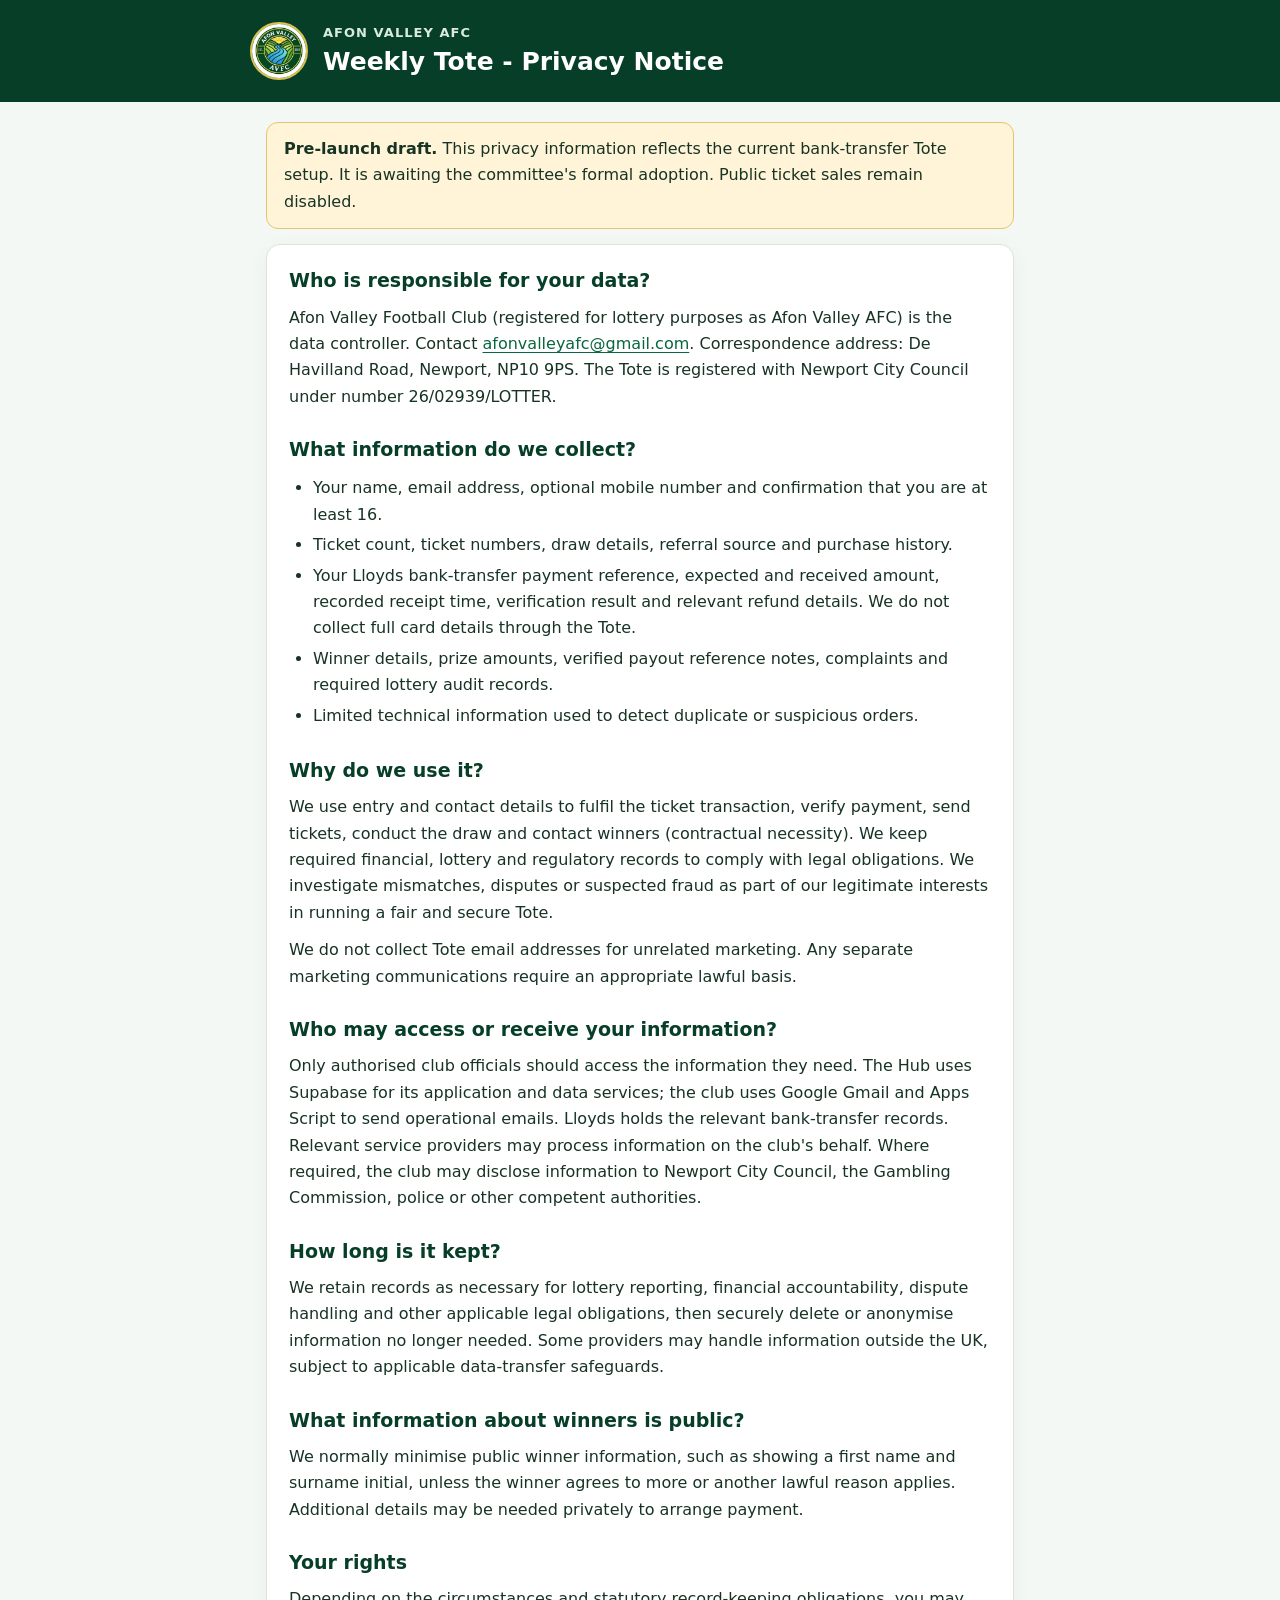
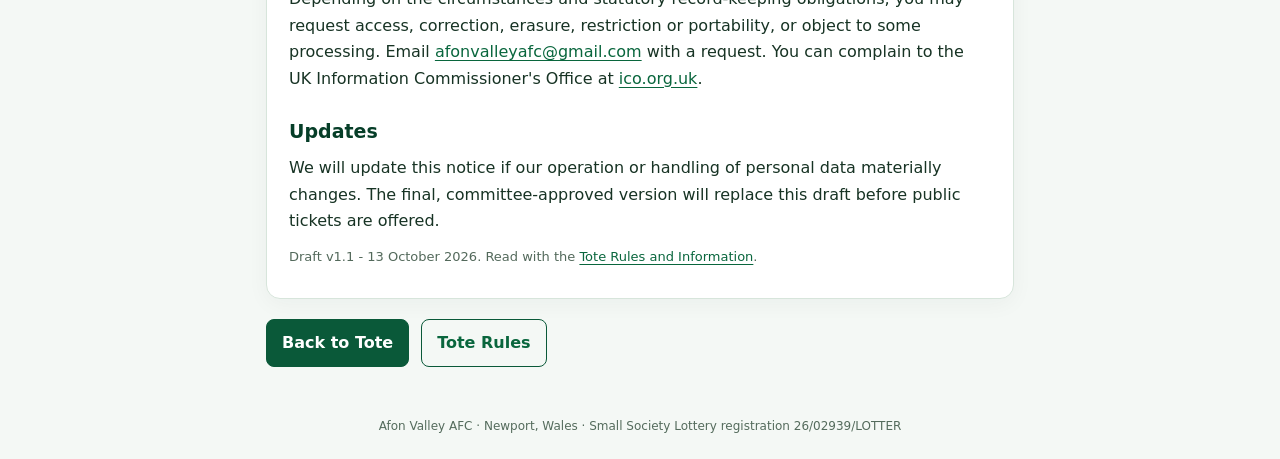
==== tote-privacy.html @ d747e383 "Prepare public pre-launch Tote privacy notice reflecting bank transfer and registered lottery" ====
<!doctype html>
<html lang="en-GB"><head>
<meta charset="utf-8"><meta name="viewport" content="width=device-width,initial-scale=1">
<meta name="theme-color" content="#063e28">
<meta name="description" content="Privacy information for the Afon Valley AFC weekly Tote lottery.">
<title>Tote Privacy Notice | Afon Valley AFC</title>
<style>
:root{font-family:system-ui,-apple-system,BlinkMacSystemFont,"Segoe UI",sans-serif;color:#173324;background:#f4f8f5}
*{box-sizing:border-box}body{margin:0;line-height:1.65}
header{background:#063e28;color:white;padding:22px 18px}
.head{max-width:780px;margin:auto;display:flex;align-items:center;gap:15px}
.logo{width:58px;height:58px;border:2px solid #d9c24d;border-radius:50%;object-fit:cover}
.brand{font-size:13px;font-weight:700;color:#d9ebdc;letter-spacing:.08em}
header h1{font-size:25px;line-height:1.2;margin:3px 0}
main{max-width:780px;margin:20px auto 50px;padding:0 16px}
.notice{background:#fff4d8;border:1px solid #dfc474;border-radius:12px;padding:13px 17px;margin-bottom:15px}
article{background:white;border:1px solid #d7e5db;border-radius:14px;padding:20px 22px;box-shadow:0 5px 22px #1535240b}
h2{font-size:19px;color:#063e28;margin:24px 0 8px}h2:first-child{margin-top:0}
p{margin:7px 0 11px}ul{padding-left:24px;margin:7px 0 14px}li{padding:2px 0}
a{color:#09663d;text-underline-offset:3px}a:focus-visible{outline:3px solid #e9c845;outline-offset:4px}
.small{font-size:13px;color:#53695b}
.bottom{display:flex;flex-wrap:wrap;gap:12px;margin:20px 0}
.btn{display:inline-block;padding:10px 15px;border-radius:8px;border:1px solid #0a5939;font-weight:700;text-decoration:none}.btn.primary{background:#0a5939;color:white}
footer{text-align:center;font-size:12px;color:#546b5c;padding-bottom:22px}
@media(max-width:480px){header h1{font-size:21px}.logo{width:48px;height:48px}article{padding:17px 16px}}
@media print{.bottom{display:none}body{background:white}article{box-shadow:none}}
</style></head><body>
<header><div class="head"><img class="logo" src="./avfc-logo.jpg" alt="Afon Valley FC crest"><div><div class="brand">AFON VALLEY AFC</div><h1>Weekly Tote - Privacy Notice</h1></div></div></header>
<main>
<div class="notice"><strong>Pre-launch draft.</strong> This privacy information reflects the current bank-transfer Tote setup. It is awaiting the committee's formal adoption. Public ticket sales remain disabled.</div>
<article>
<h2>Who is responsible for your data?</h2>
<p>Afon Valley Football Club (registered for lottery purposes as Afon Valley AFC) is the data controller. Contact <a href="mailto:afonvalleyafc@gmail.com">afonvalleyafc@gmail.com</a>. Correspondence address: De Havilland Road, Newport, NP10 9PS. The Tote is registered with Newport City Council under number 26/02939/LOTTER.</p>
<h2>What information do we collect?</h2>
<ul>
<li>Your name, email address, optional mobile number and confirmation that you are at least 16.</li>
<li>Ticket count, ticket numbers, draw details, referral source and purchase history.</li>
<li>Your Lloyds bank-transfer payment reference, expected and received amount, recorded receipt time, verification result and relevant refund details. We do not collect full card details through the Tote.</li>
<li>Winner details, prize amounts, verified payout reference notes, complaints and required lottery audit records.</li>
<li>Limited technical information used to detect duplicate or suspicious orders.</li>
</ul>
<h2>Why do we use it?</h2>
<p>We use entry and contact details to fulfil the ticket transaction, verify payment, send tickets, conduct the draw and contact winners (contractual necessity). We keep required financial, lottery and regulatory records to comply with legal obligations. We investigate mismatches, disputes or suspected fraud as part of our legitimate interests in running a fair and secure Tote.</p>
<p>We do not collect Tote email addresses for unrelated marketing. Any separate marketing communications require an appropriate lawful basis.</p>
<h2>Who may access or receive your information?</h2>
<p>Only authorised club officials should access the information they need. The Hub uses Supabase for its application and data services; the club uses Google Gmail and Apps Script to send operational emails. Lloyds holds the relevant bank-transfer records. Relevant service providers may process information on the club's behalf. Where required, the club may disclose information to Newport City Council, the Gambling Commission, police or other competent authorities.</p>
<h2>How long is it kept?</h2>
<p>We retain records as necessary for lottery reporting, financial accountability, dispute handling and other applicable legal obligations, then securely delete or anonymise information no longer needed. Some providers may handle information outside the UK, subject to applicable data-transfer safeguards.</p>
<h2>What information about winners is public?</h2>
<p>We normally minimise public winner information, such as showing a first name and surname initial, unless the winner agrees to more or another lawful reason applies. Additional details may be needed privately to arrange payment.</p>
<h2>Your rights</h2>
<p>Depending on the circumstances and statutory record-keeping obligations, you may request access, correction, erasure, restriction or portability, or object to some processing. Email <a href="mailto:afonvalleyafc@gmail.com">afonvalleyafc@gmail.com</a> with a request. You can complain to the UK Information Commissioner's Office at <a href="https://ico.org.uk/" target="_blank" rel="noopener noreferrer">ico.org.uk</a>.</p>
<h2>Updates</h2>
<p>We will update this notice if our operation or handling of personal data materially changes. The final, committee-approved version will replace this draft before public tickets are offered.</p>
<p class="small">Draft v1.1 - 13 October 2026. Read with the <a href="./tote-rules.html">Tote Rules and Information</a>.</p>
</article>
<div class="bottom"><a class="btn primary" href="./?tote=club">Back to Tote</a><a class="btn" href="./tote-rules.html">Tote Rules</a></div></main>
<footer>Afon Valley AFC · Newport, Wales · Small Society Lottery registration 26/02939/LOTTER</footer>
</body></html>
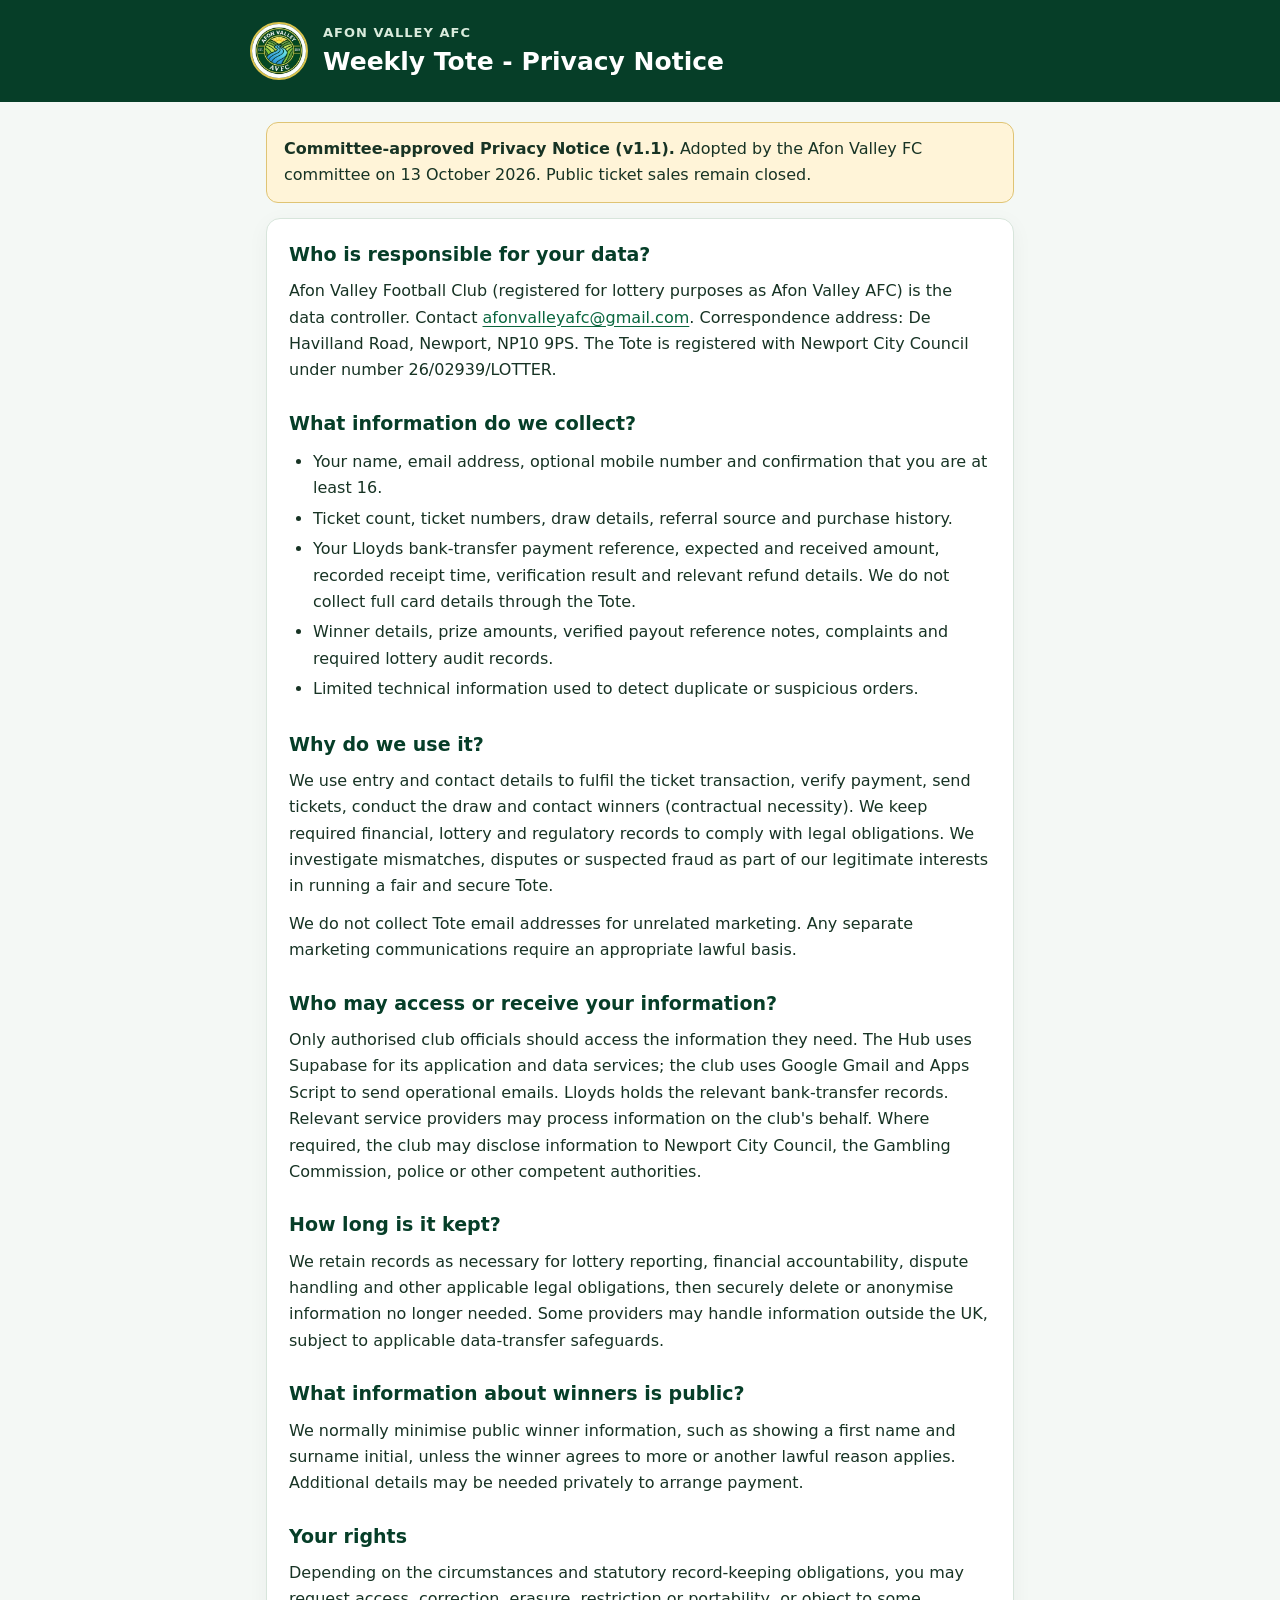
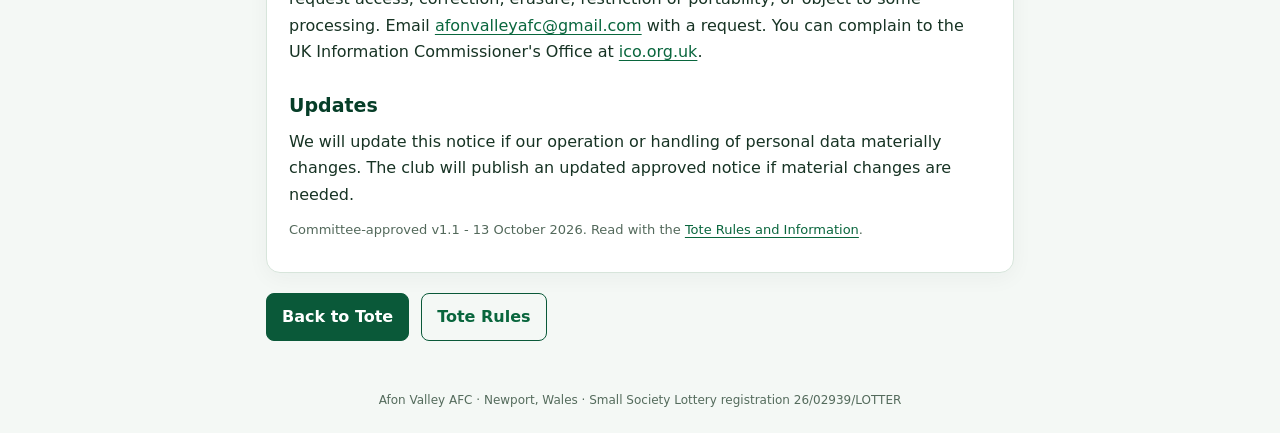
==== commit 9d4ee50d: "Publish committee-approved Tote privacy notice v1.1" ====
--- a/tote-privacy.html
+++ b/tote-privacy.html
@@ -27,7 +27,7 @@
 </style></head><body>
 <header><div class="head"><img class="logo" src="./avfc-logo.jpg" alt="Afon Valley FC crest"><div><div class="brand">AFON VALLEY AFC</div><h1>Weekly Tote - Privacy Notice</h1></div></div></header>
 <main>
-<div class="notice"><strong>Pre-launch draft.</strong> This privacy information reflects the current bank-transfer Tote setup. It is awaiting the committee's formal adoption. Public ticket sales remain disabled.</div>
+<div class="notice"><strong>Committee-approved Privacy Notice (v1.1).</strong> Adopted by the Afon Valley FC committee on 13 October 2026. Public ticket sales remain closed.</div>
 <article>
 <h2>Who is responsible for your data?</h2>
 <p>Afon Valley Football Club (registered for lottery purposes as Afon Valley AFC) is the data controller. Contact <a href="mailto:afonvalleyafc@gmail.com">afonvalleyafc@gmail.com</a>. Correspondence address: De Havilland Road, Newport, NP10 9PS. The Tote is registered with Newport City Council under number 26/02939/LOTTER.</p>
@@ -51,8 +51,8 @@
 <h2>Your rights</h2>
 <p>Depending on the circumstances and statutory record-keeping obligations, you may request access, correction, erasure, restriction or portability, or object to some processing. Email <a href="mailto:afonvalleyafc@gmail.com">afonvalleyafc@gmail.com</a> with a request. You can complain to the UK Information Commissioner's Office at <a href="https://ico.org.uk/" target="_blank" rel="noopener noreferrer">ico.org.uk</a>.</p>
 <h2>Updates</h2>
-<p>We will update this notice if our operation or handling of personal data materially changes. The final, committee-approved version will replace this draft before public tickets are offered.</p>
-<p class="small">Draft v1.1 - 13 October 2026. Read with the <a href="./tote-rules.html">Tote Rules and Information</a>.</p>
+<p>We will update this notice if our operation or handling of personal data materially changes. The club will publish an updated approved notice if material changes are needed.</p>
+<p class="small">Committee-approved v1.1 - 13 October 2026. Read with the <a href="./tote-rules.html">Tote Rules and Information</a>.</p>
 </article>
 <div class="bottom"><a class="btn primary" href="./?tote=club">Back to Tote</a><a class="btn" href="./tote-rules.html">Tote Rules</a></div></main>
 <footer>Afon Valley AFC · Newport, Wales · Small Society Lottery registration 26/02939/LOTTER</footer>
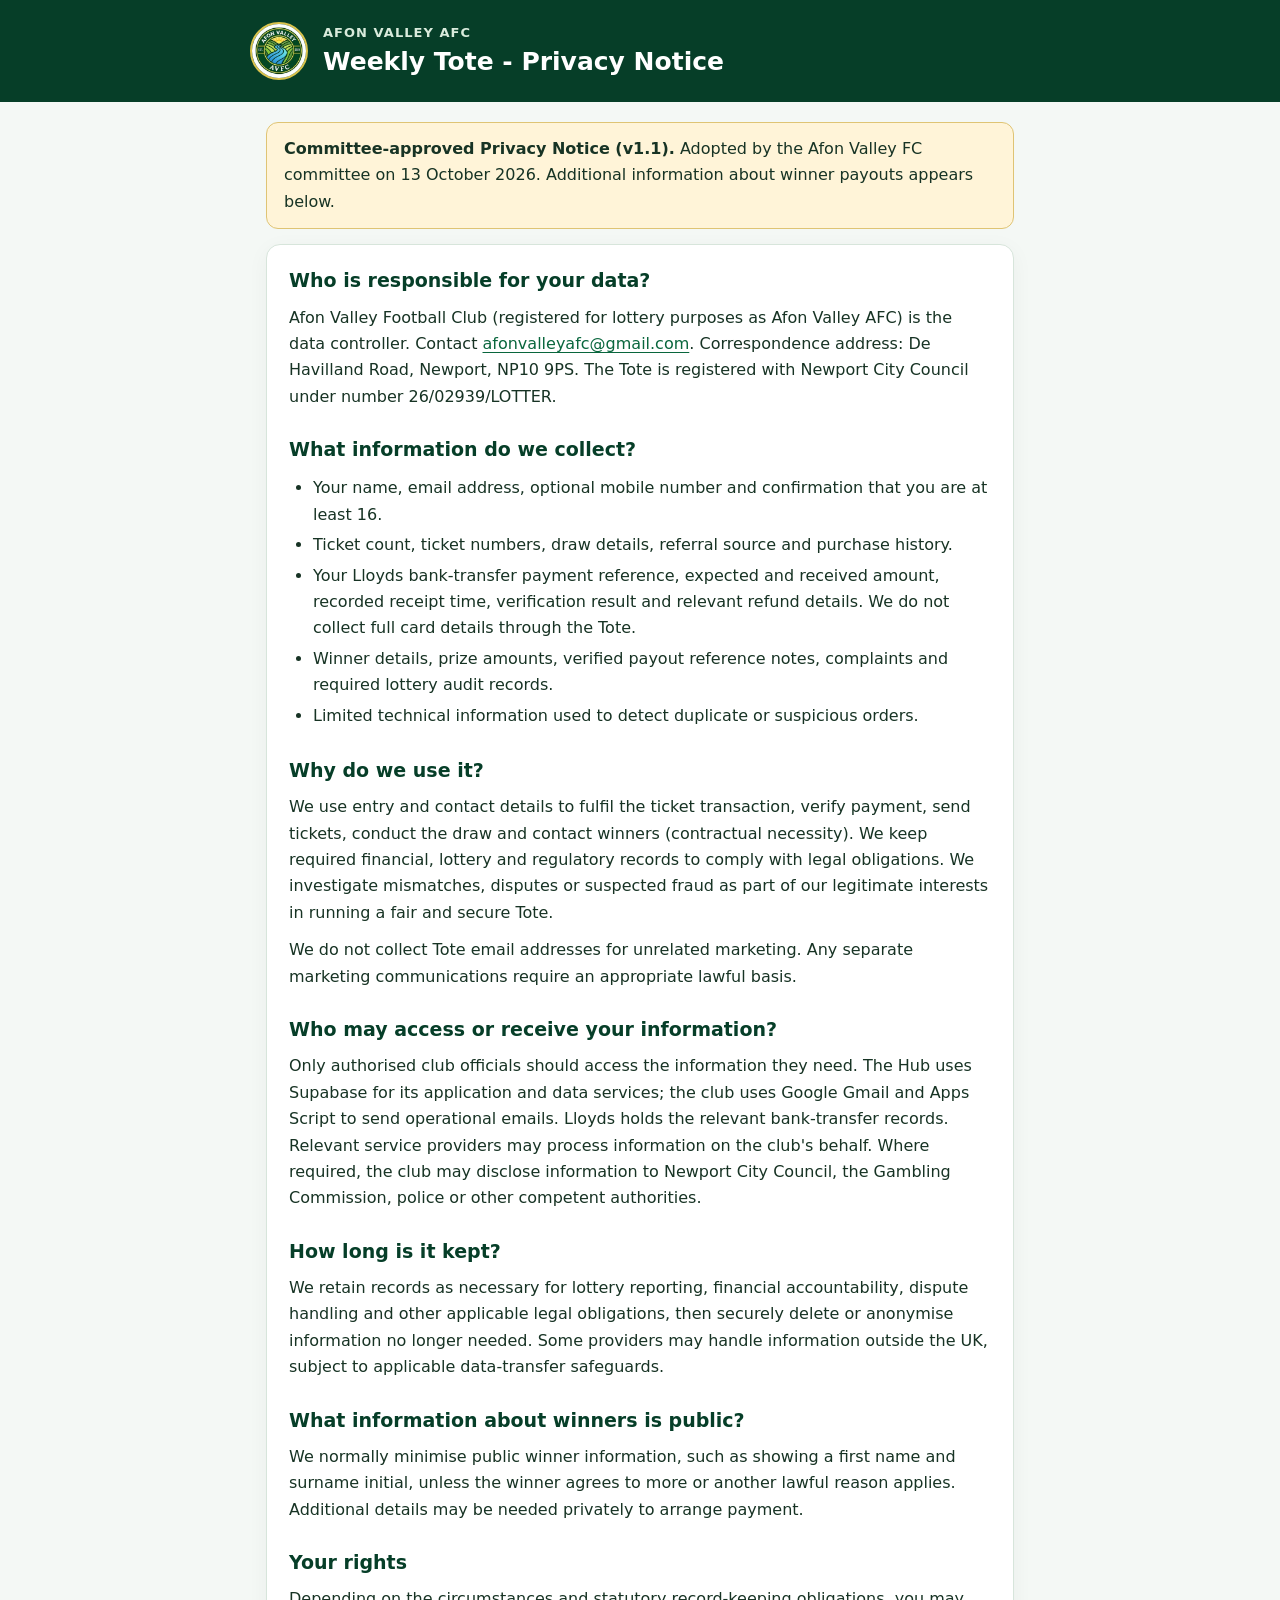
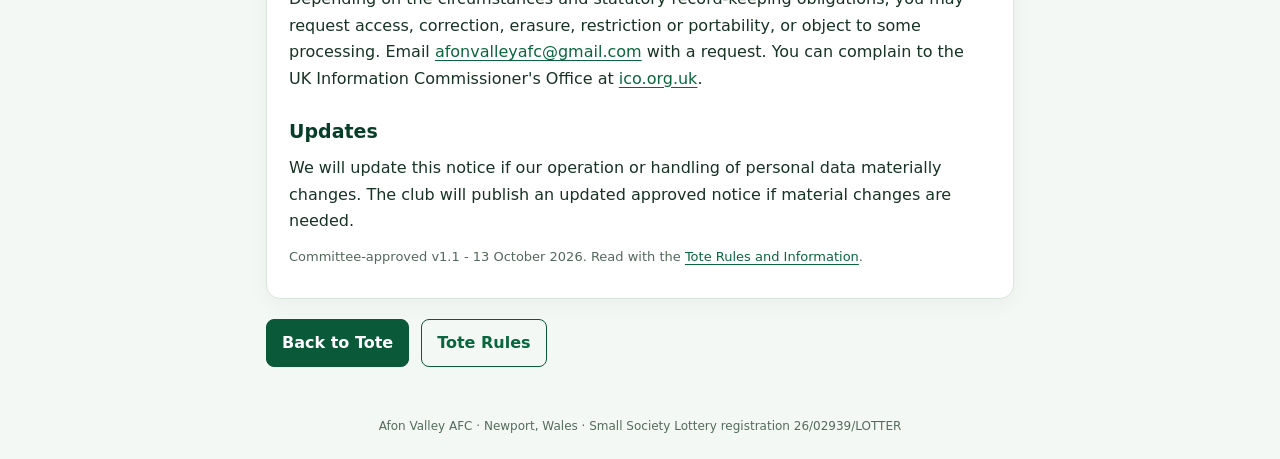
==== commit b2a1c8a7: "Remove obsolete launch status from Tote Privacy Notice" ====
--- a/tote-privacy.html
+++ b/tote-privacy.html
@@ -27,7 +27,7 @@
 </style></head><body>
 <header><div class="head"><img class="logo" src="./avfc-logo.jpg" alt="Afon Valley FC crest"><div><div class="brand">AFON VALLEY AFC</div><h1>Weekly Tote - Privacy Notice</h1></div></div></header>
 <main>
-<div class="notice"><strong>Committee-approved Privacy Notice (v1.1).</strong> Adopted by the Afon Valley FC committee on 13 October 2026. Public ticket sales remain closed.</div>
+<div class="notice"><strong>Committee-approved Privacy Notice (v1.1).</strong> Adopted by the Afon Valley FC committee on 13 October 2026. Additional information about winner payouts appears below.</div>
 <article>
 <h2>Who is responsible for your data?</h2>
 <p>Afon Valley Football Club (registered for lottery purposes as Afon Valley AFC) is the data controller. Contact <a href="mailto:afonvalleyafc@gmail.com">afonvalleyafc@gmail.com</a>. Correspondence address: De Havilland Road, Newport, NP10 9PS. The Tote is registered with Newport City Council under number 26/02939/LOTTER.</p>
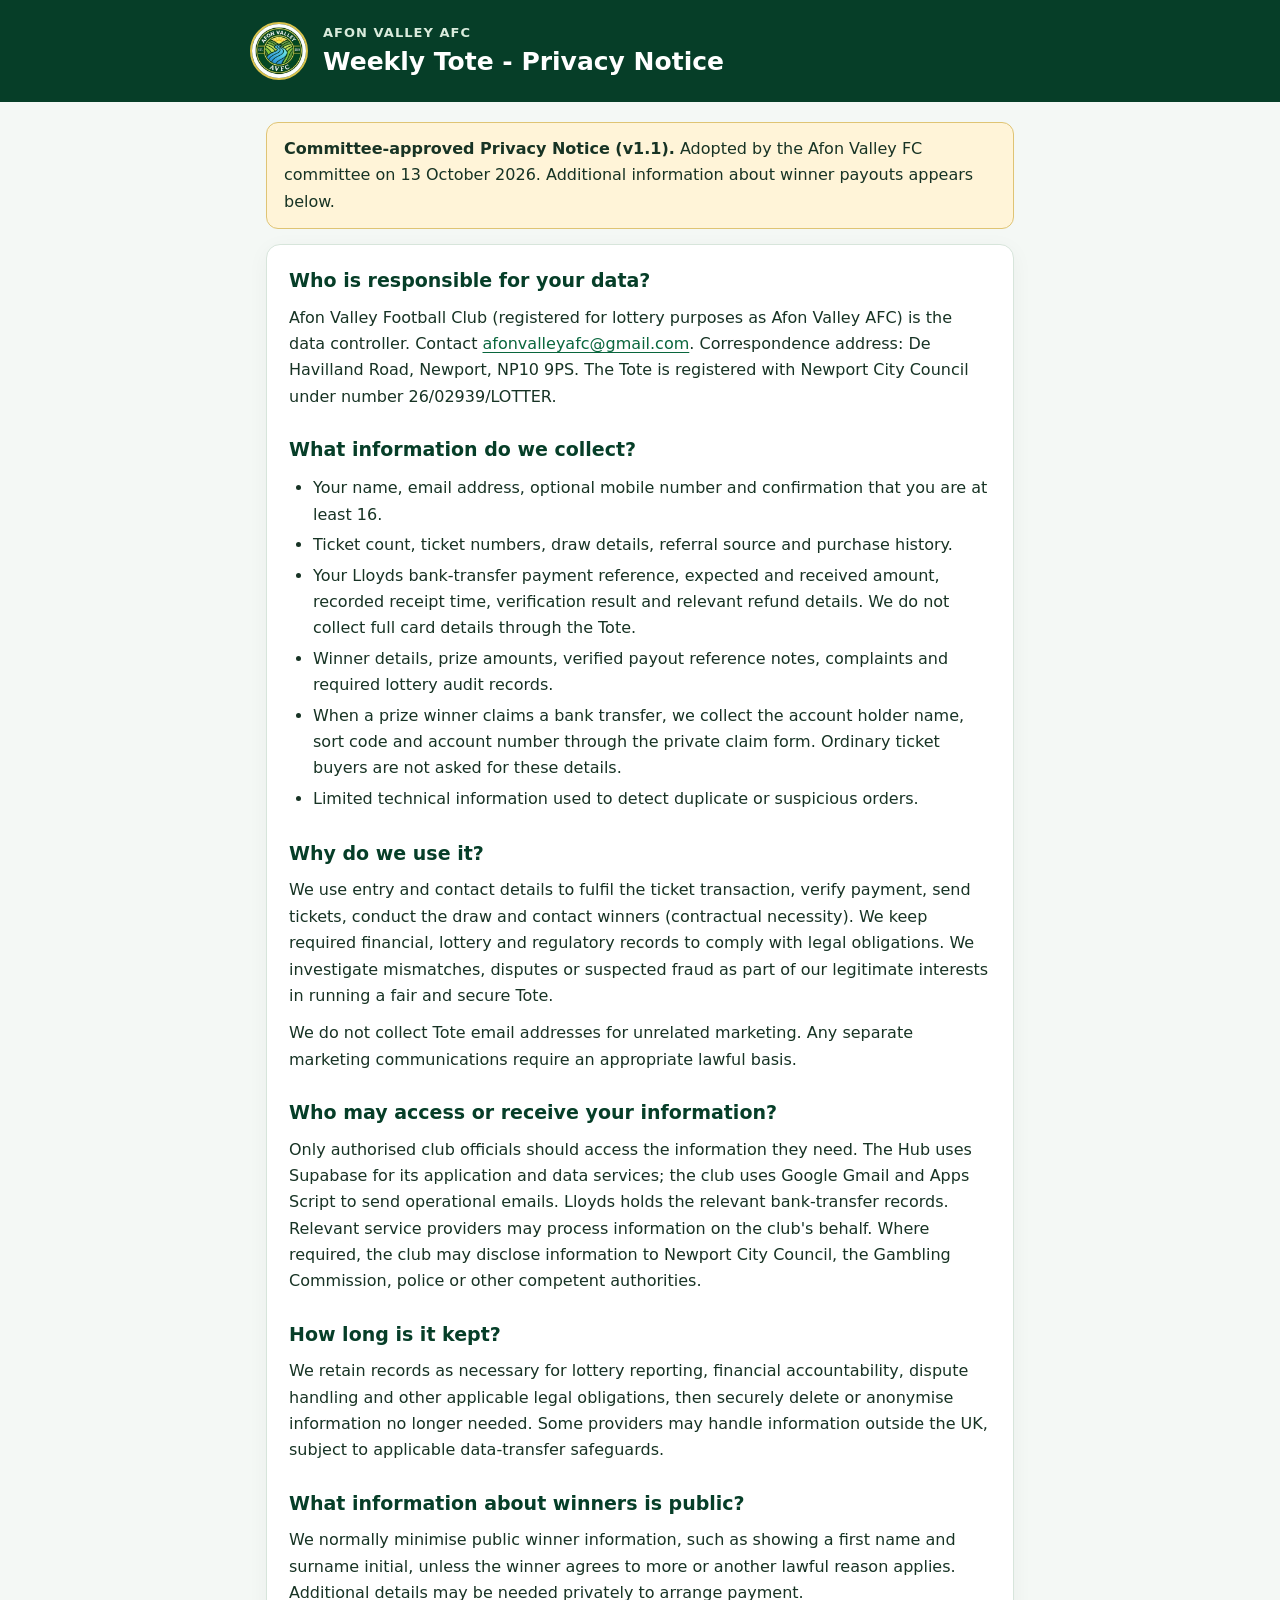
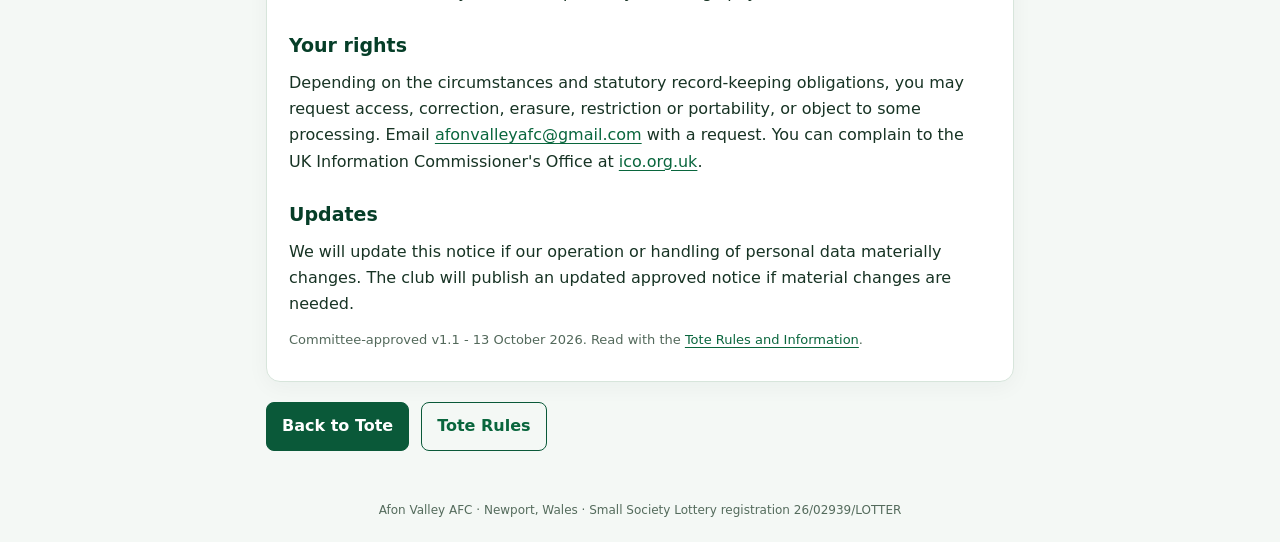
==== commit ec95fe3d: "Disclose payout bank data collected only from lottery prize winners" ====
--- a/tote-privacy.html
+++ b/tote-privacy.html
@@ -37,6 +37,7 @@
 <li>Ticket count, ticket numbers, draw details, referral source and purchase history.</li>
 <li>Your Lloyds bank-transfer payment reference, expected and received amount, recorded receipt time, verification result and relevant refund details. We do not collect full card details through the Tote.</li>
 <li>Winner details, prize amounts, verified payout reference notes, complaints and required lottery audit records.</li>
+<li>When a prize winner claims a bank transfer, we collect the account holder name, sort code and account number through the private claim form. Ordinary ticket buyers are not asked for these details.</li>
 <li>Limited technical information used to detect duplicate or suspicious orders.</li>
 </ul>
 <h2>Why do we use it?</h2>
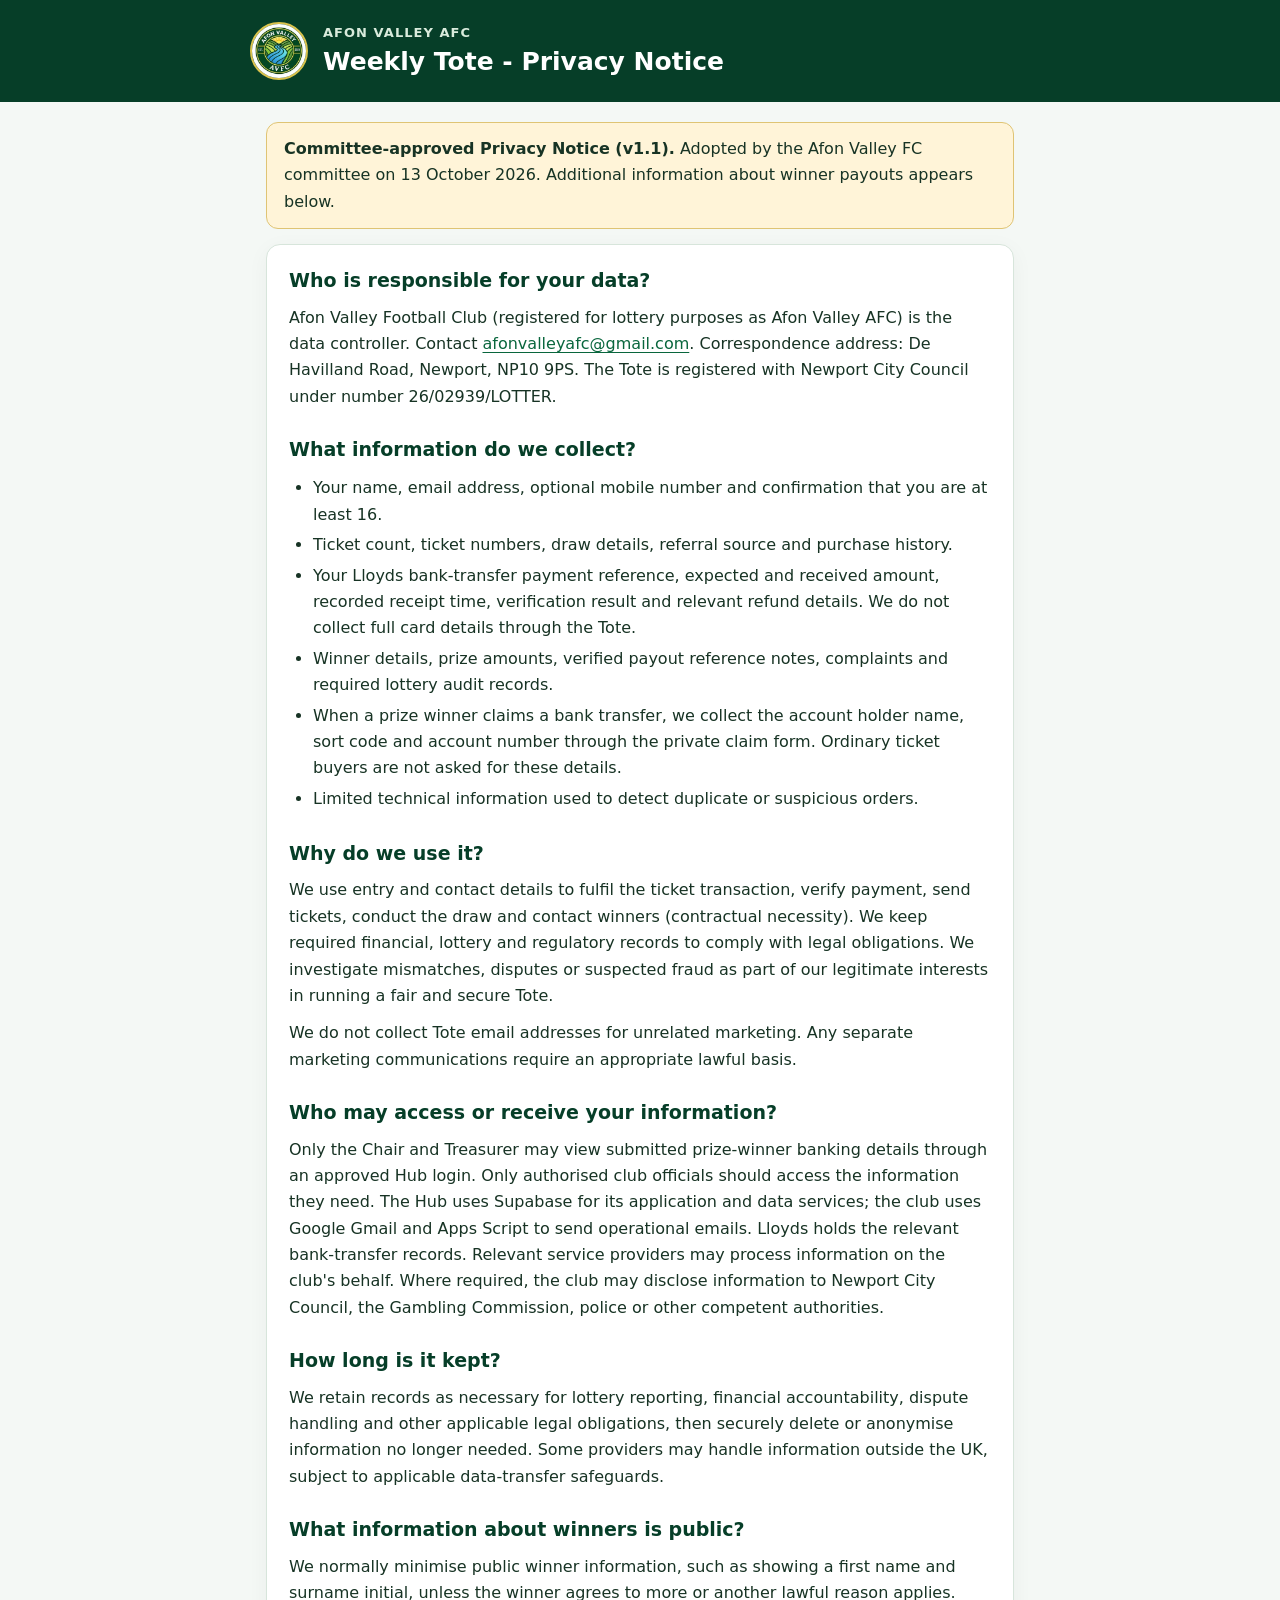
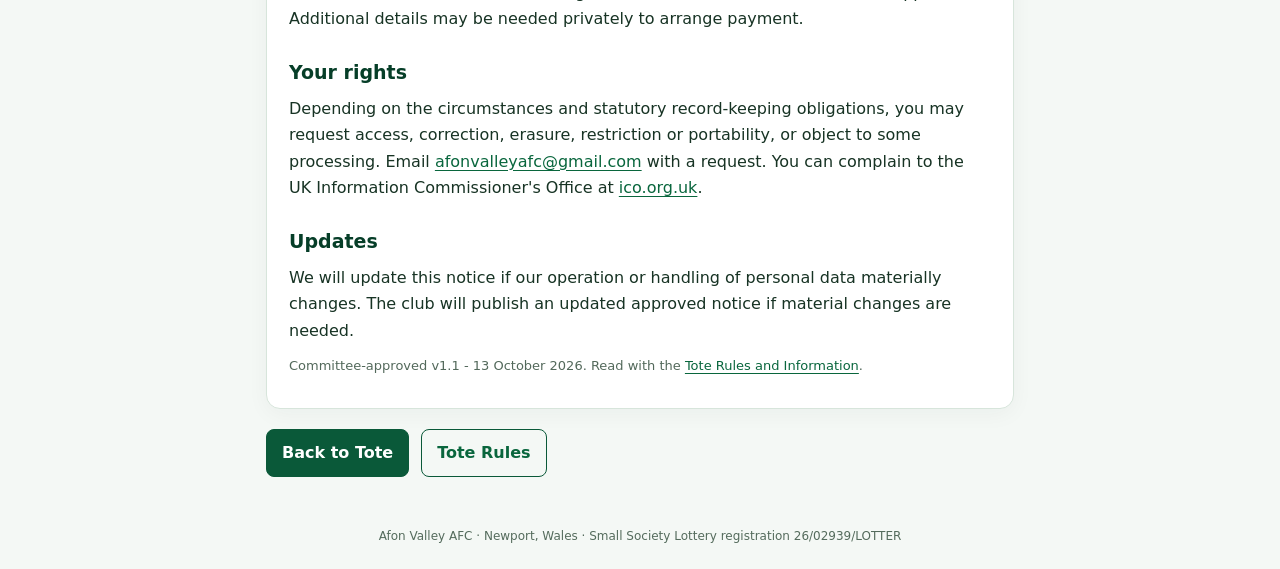
==== commit 8a6118d8: "Clarify which club officers may view winner bank details" ====
--- a/tote-privacy.html
+++ b/tote-privacy.html
@@ -44,7 +44,7 @@
 <p>We use entry and contact details to fulfil the ticket transaction, verify payment, send tickets, conduct the draw and contact winners (contractual necessity). We keep required financial, lottery and regulatory records to comply with legal obligations. We investigate mismatches, disputes or suspected fraud as part of our legitimate interests in running a fair and secure Tote.</p>
 <p>We do not collect Tote email addresses for unrelated marketing. Any separate marketing communications require an appropriate lawful basis.</p>
 <h2>Who may access or receive your information?</h2>
-<p>Only authorised club officials should access the information they need. The Hub uses Supabase for its application and data services; the club uses Google Gmail and Apps Script to send operational emails. Lloyds holds the relevant bank-transfer records. Relevant service providers may process information on the club's behalf. Where required, the club may disclose information to Newport City Council, the Gambling Commission, police or other competent authorities.</p>
+<p>Only the Chair and Treasurer may view submitted prize-winner banking details through an approved Hub login. Only authorised club officials should access the information they need. The Hub uses Supabase for its application and data services; the club uses Google Gmail and Apps Script to send operational emails. Lloyds holds the relevant bank-transfer records. Relevant service providers may process information on the club's behalf. Where required, the club may disclose information to Newport City Council, the Gambling Commission, police or other competent authorities.</p>
 <h2>How long is it kept?</h2>
 <p>We retain records as necessary for lottery reporting, financial accountability, dispute handling and other applicable legal obligations, then securely delete or anonymise information no longer needed. Some providers may handle information outside the UK, subject to applicable data-transfer safeguards.</p>
 <h2>What information about winners is public?</h2>
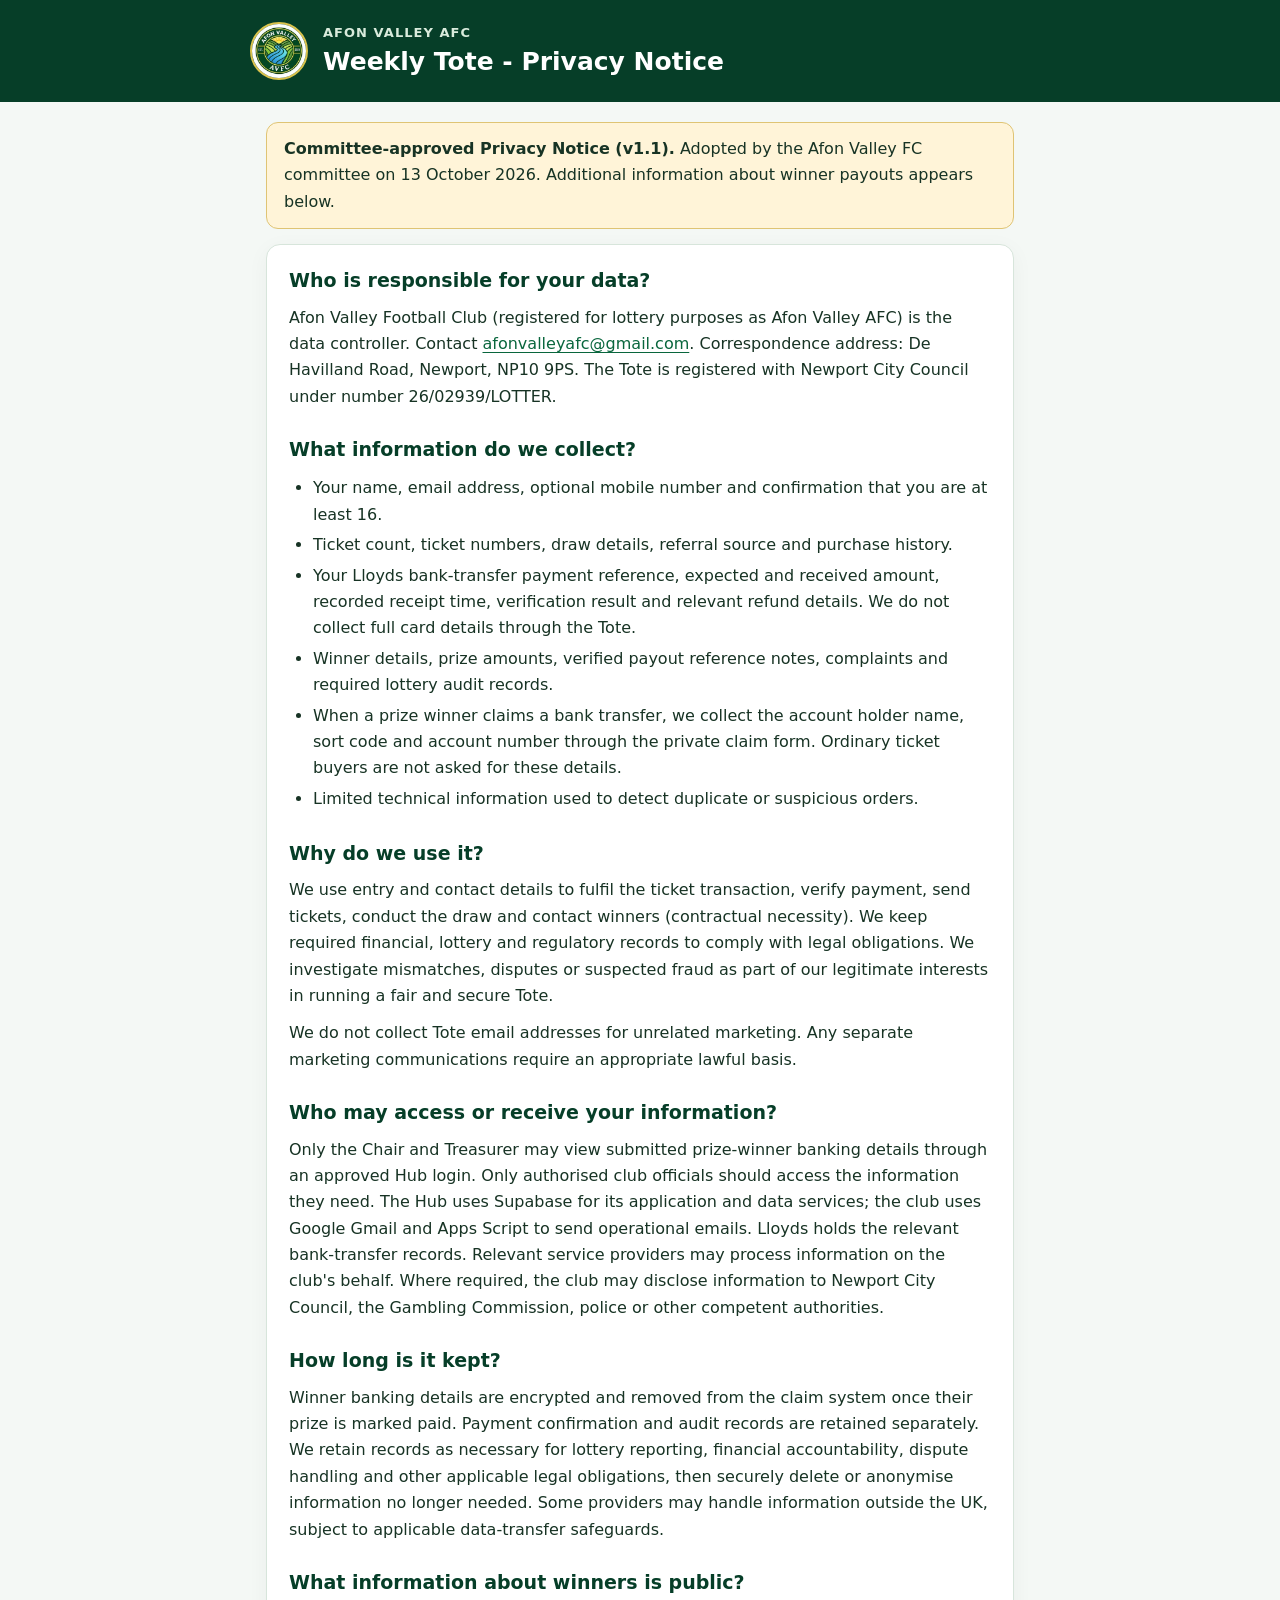
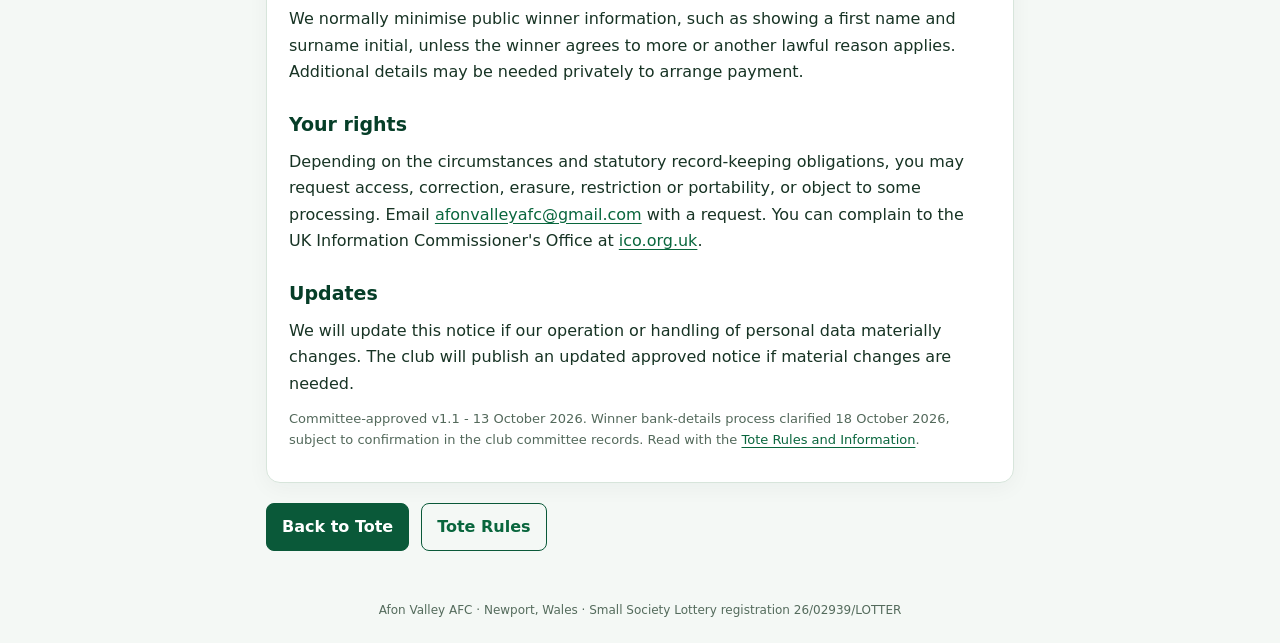
==== commit dc4224b9: "State secure winner data deletion and note pending committee ratification" ====
--- a/tote-privacy.html
+++ b/tote-privacy.html
@@ -46,14 +46,14 @@
 <h2>Who may access or receive your information?</h2>
 <p>Only the Chair and Treasurer may view submitted prize-winner banking details through an approved Hub login. Only authorised club officials should access the information they need. The Hub uses Supabase for its application and data services; the club uses Google Gmail and Apps Script to send operational emails. Lloyds holds the relevant bank-transfer records. Relevant service providers may process information on the club's behalf. Where required, the club may disclose information to Newport City Council, the Gambling Commission, police or other competent authorities.</p>
 <h2>How long is it kept?</h2>
-<p>We retain records as necessary for lottery reporting, financial accountability, dispute handling and other applicable legal obligations, then securely delete or anonymise information no longer needed. Some providers may handle information outside the UK, subject to applicable data-transfer safeguards.</p>
+<p>Winner banking details are encrypted and removed from the claim system once their prize is marked paid. Payment confirmation and audit records are retained separately. We retain records as necessary for lottery reporting, financial accountability, dispute handling and other applicable legal obligations, then securely delete or anonymise information no longer needed. Some providers may handle information outside the UK, subject to applicable data-transfer safeguards.</p>
 <h2>What information about winners is public?</h2>
 <p>We normally minimise public winner information, such as showing a first name and surname initial, unless the winner agrees to more or another lawful reason applies. Additional details may be needed privately to arrange payment.</p>
 <h2>Your rights</h2>
 <p>Depending on the circumstances and statutory record-keeping obligations, you may request access, correction, erasure, restriction or portability, or object to some processing. Email <a href="mailto:afonvalleyafc@gmail.com">afonvalleyafc@gmail.com</a> with a request. You can complain to the UK Information Commissioner's Office at <a href="https://ico.org.uk/" target="_blank" rel="noopener noreferrer">ico.org.uk</a>.</p>
 <h2>Updates</h2>
 <p>We will update this notice if our operation or handling of personal data materially changes. The club will publish an updated approved notice if material changes are needed.</p>
-<p class="small">Committee-approved v1.1 - 13 October 2026. Read with the <a href="./tote-rules.html">Tote Rules and Information</a>.</p>
+<p class="small">Committee-approved v1.1 - 13 October 2026. Winner bank-details process clarified 18 October 2026, subject to confirmation in the club committee records. Read with the <a href="./tote-rules.html">Tote Rules and Information</a>.</p>
 </article>
 <div class="bottom"><a class="btn primary" href="./?tote=club">Back to Tote</a><a class="btn" href="./tote-rules.html">Tote Rules</a></div></main>
 <footer>Afon Valley AFC · Newport, Wales · Small Society Lottery registration 26/02939/LOTTER</footer>
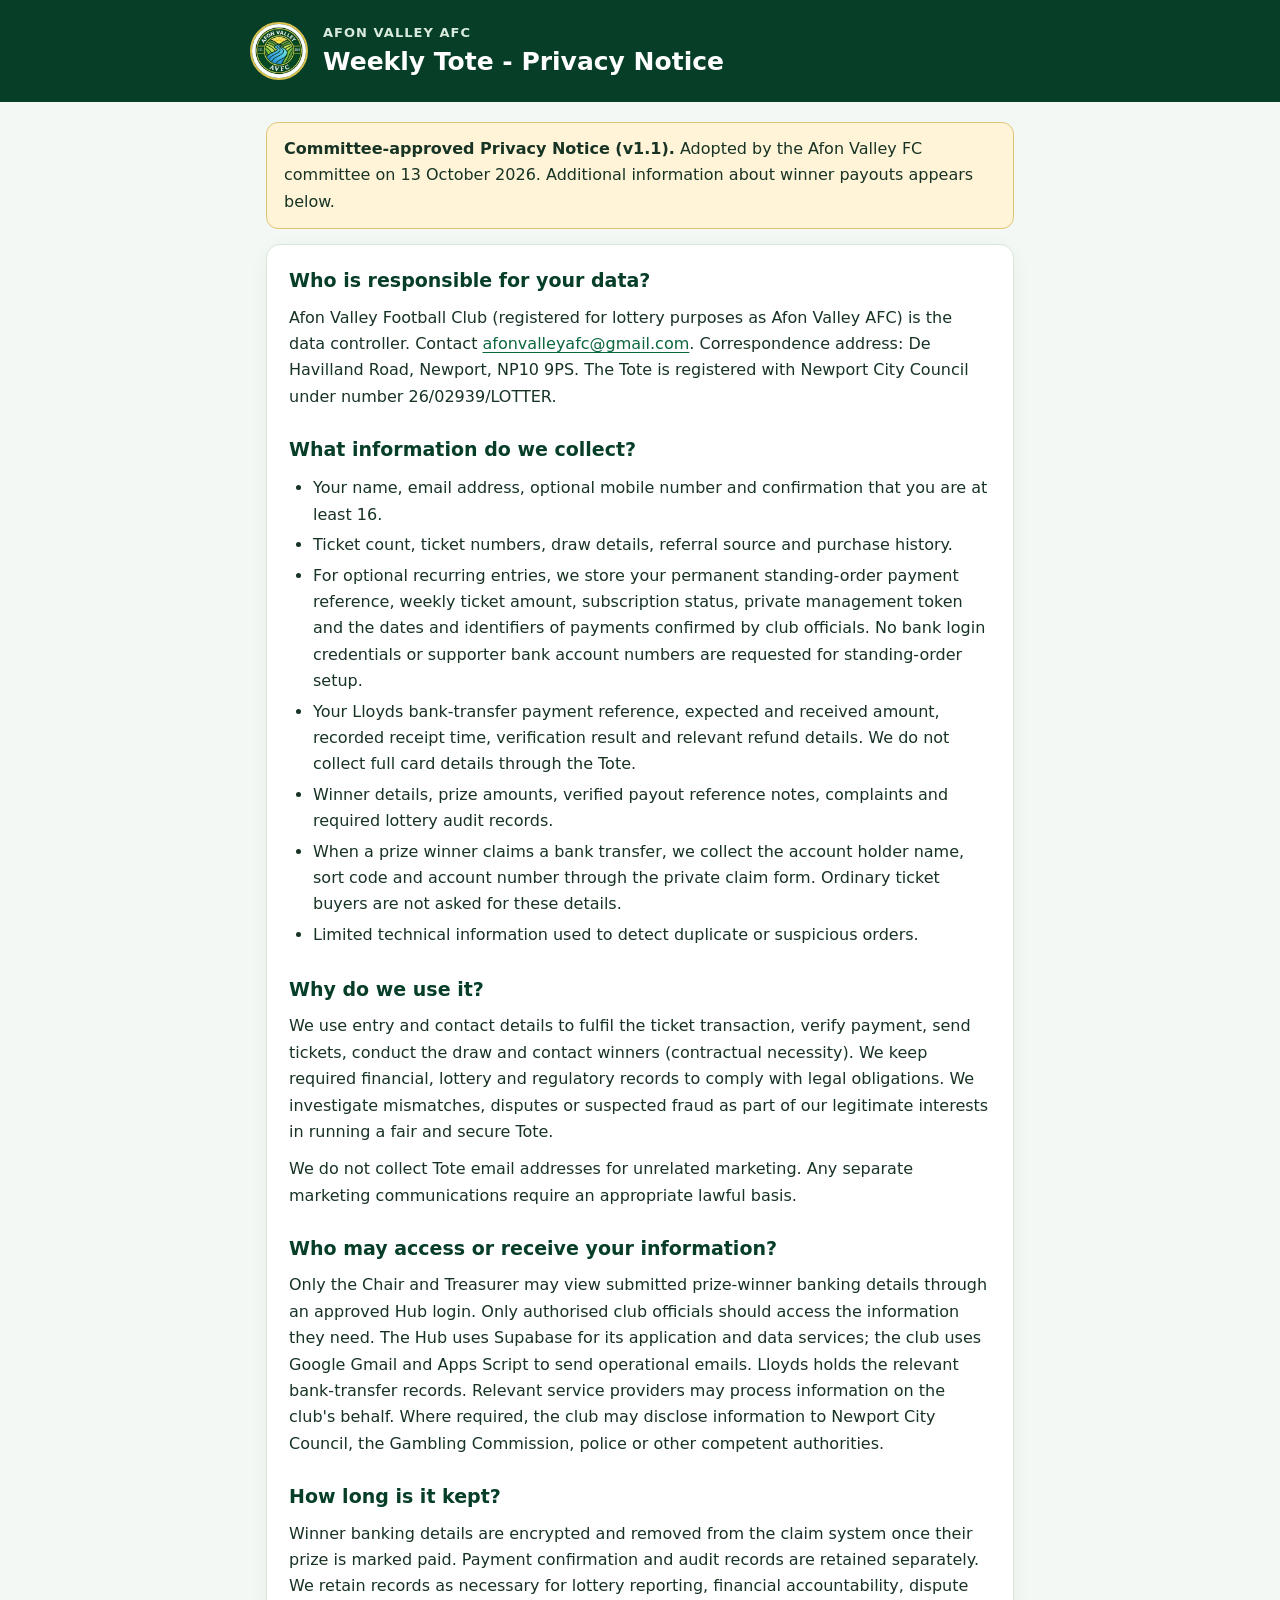
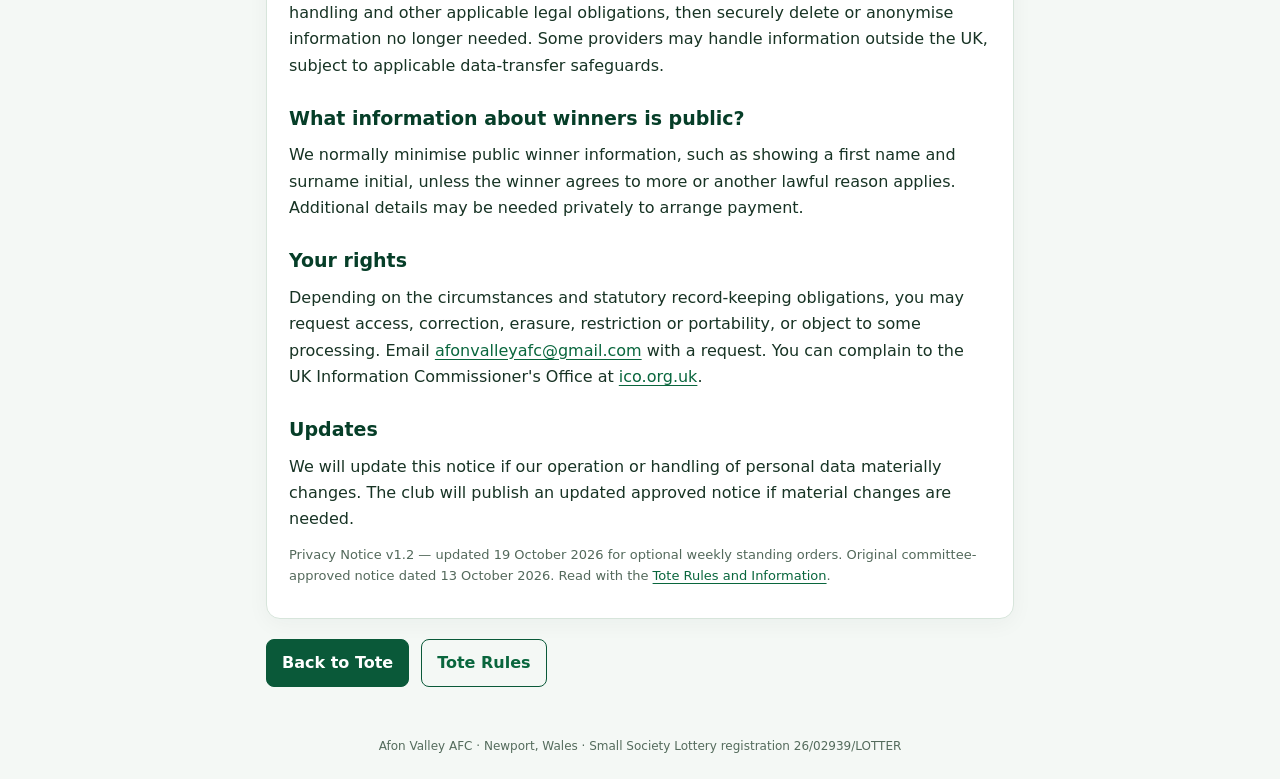
==== commit 27565025: "Add standing-order privacy disclosures and update Tote privacy notice" ====
--- a/tote-privacy.html
+++ b/tote-privacy.html
@@ -35,6 +35,7 @@
 <ul>
 <li>Your name, email address, optional mobile number and confirmation that you are at least 16.</li>
 <li>Ticket count, ticket numbers, draw details, referral source and purchase history.</li>
+<li>For optional recurring entries, we store your permanent standing-order payment reference, weekly ticket amount, subscription status, private management token and the dates and identifiers of payments confirmed by club officials. No bank login credentials or supporter bank account numbers are requested for standing-order setup.</li>
 <li>Your Lloyds bank-transfer payment reference, expected and received amount, recorded receipt time, verification result and relevant refund details. We do not collect full card details through the Tote.</li>
 <li>Winner details, prize amounts, verified payout reference notes, complaints and required lottery audit records.</li>
 <li>When a prize winner claims a bank transfer, we collect the account holder name, sort code and account number through the private claim form. Ordinary ticket buyers are not asked for these details.</li>
@@ -53,7 +54,7 @@
 <p>Depending on the circumstances and statutory record-keeping obligations, you may request access, correction, erasure, restriction or portability, or object to some processing. Email <a href="mailto:afonvalleyafc@gmail.com">afonvalleyafc@gmail.com</a> with a request. You can complain to the UK Information Commissioner's Office at <a href="https://ico.org.uk/" target="_blank" rel="noopener noreferrer">ico.org.uk</a>.</p>
 <h2>Updates</h2>
 <p>We will update this notice if our operation or handling of personal data materially changes. The club will publish an updated approved notice if material changes are needed.</p>
-<p class="small">Committee-approved v1.1 - 13 October 2026. Winner bank-details process clarified 18 October 2026, subject to confirmation in the club committee records. Read with the <a href="./tote-rules.html">Tote Rules and Information</a>.</p>
+<p class="small">Privacy Notice v1.2 — updated 19 October 2026 for optional weekly standing orders. Original committee-approved notice dated 13 October 2026. Read with the <a href="./tote-rules.html">Tote Rules and Information</a>.</p>
 </article>
 <div class="bottom"><a class="btn primary" href="./?tote=club">Back to Tote</a><a class="btn" href="./tote-rules.html">Tote Rules</a></div></main>
 <footer>Afon Valley AFC · Newport, Wales · Small Society Lottery registration 26/02939/LOTTER</footer>
